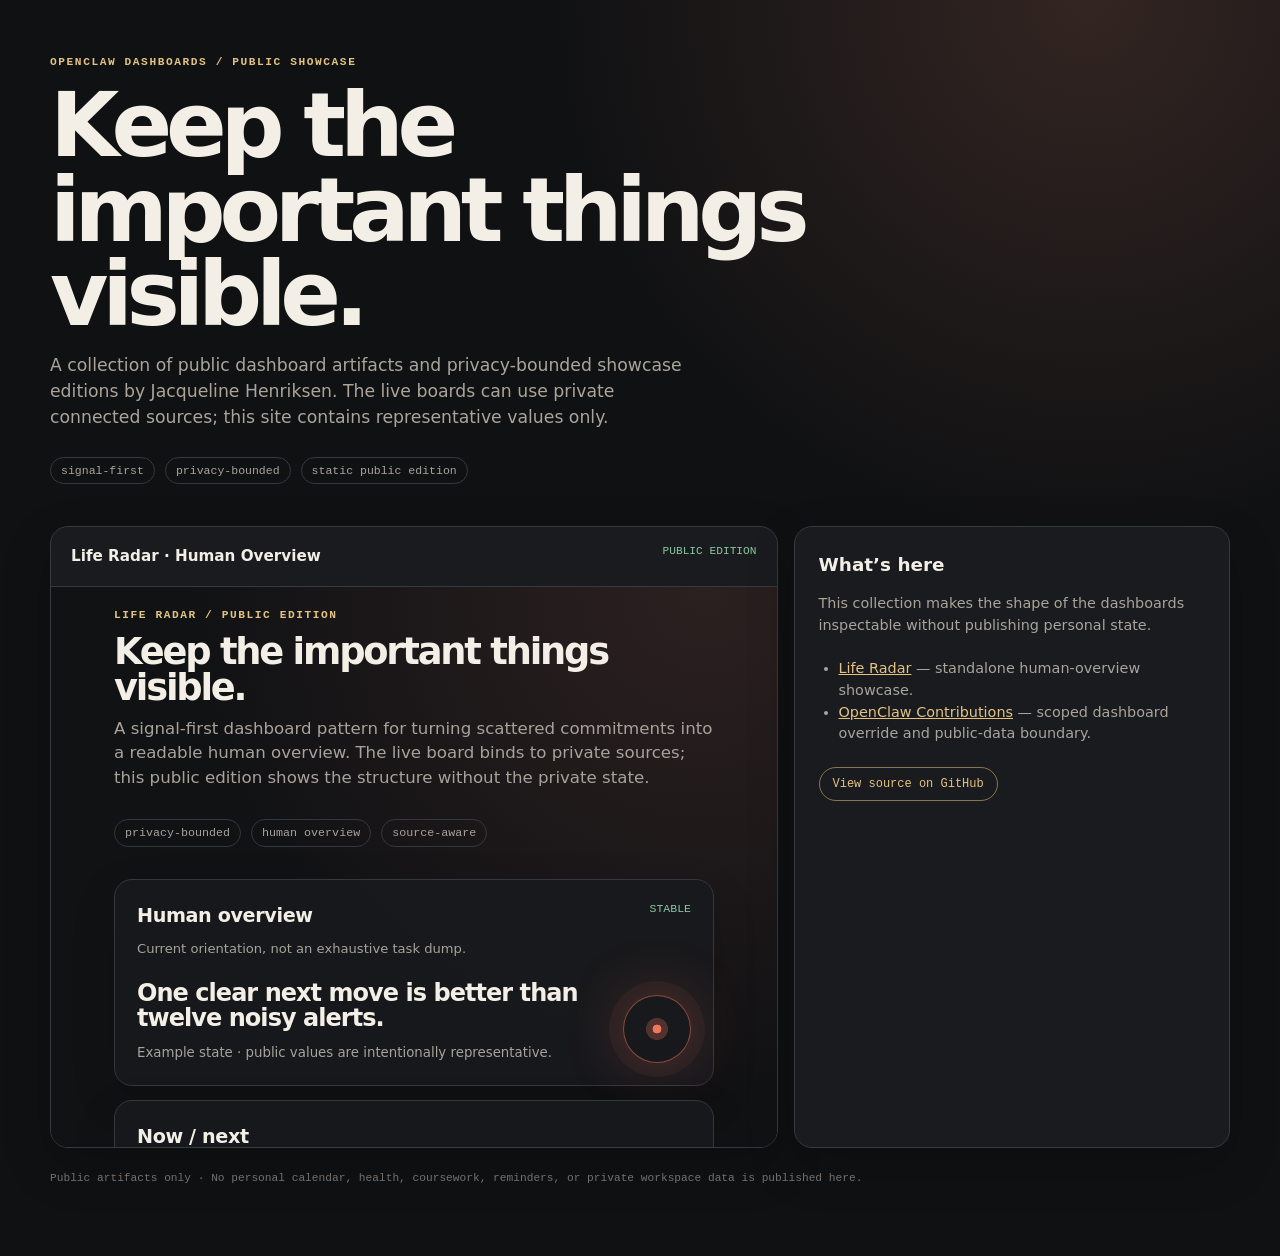
==== index.html @ 4d452e73 "chore: publish dashboard showcase to GitHub Pages" ====
<!doctype html>
<html lang="en">
  <head>
    <meta charset="utf-8" />
    <meta name="viewport" content="width=device-width, initial-scale=1" />
    <meta name="description" content="Public dashboard artifacts and privacy-bounded showcase editions by Jacqueline Henriksen." />
    <title>OpenClaw Dashboards · Public Showcase</title>
    <style>
      :root { color-scheme: dark; --ink:#f3efe6; --muted:#aaa49b; --faint:#74716d; --bg:#101113; --surface:#191b1e; --line:#36393d; --gold:#e3c383; --accent:#ef765f; --sans:ui-sans-serif,system-ui,-apple-system,BlinkMacSystemFont,"Segoe UI",sans-serif; --mono:"SFMono-Regular",Consolas,monospace; }
      * { box-sizing:border-box; }
      body { margin:0; background:radial-gradient(circle at 85% 0,#332522 0,transparent 34rem),var(--bg); color:var(--ink); font-family:var(--sans); line-height:1.5; }
      main { width:min(1180px,calc(100% - 40px)); margin:auto; padding:56px 0 70px; }
      .eyebrow { color:var(--gold); font:700 .7rem/1.2 var(--mono); letter-spacing:.14em; text-transform:uppercase; }
      h1 { max-width:760px; margin:14px 0; font-size:clamp(2.7rem,7vw,6.2rem); letter-spacing:-.07em; line-height:.94; }
      .lede { max-width:650px; color:var(--muted); font-size:1.08rem; }
      .meta { display:flex; flex-wrap:wrap; gap:10px; margin:26px 0 42px; }
      .pill { border:1px solid var(--line); border-radius:999px; color:var(--muted); padding:6px 10px; font: .72rem var(--mono); }
      .showcase { display:grid; grid-template-columns:1.25fr .75fr; gap:16px; align-items:stretch; }
      .preview, .card { border:1px solid var(--line); border-radius:18px; background:var(--surface); box-shadow:0 18px 50px #0003; }
      .preview { overflow:hidden; }
      .preview-head { display:flex; justify-content:space-between; padding:18px 20px; border-bottom:1px solid var(--line); }
      .preview-head strong { font-size:.95rem; }
      .preview-head span { color:#8bc7a1; font: .7rem var(--mono); }
      iframe { display:block; width:100%; height:560px; border:0; background:#111214; }
      .card { padding:24px; }
      .card h2 { margin:0 0 8px; font-size:1.15rem; }
      .card p { color:var(--muted); font-size:.9rem; }
      .card ul { margin:22px 0; padding-left:20px; color:var(--muted); font-size:.9rem; }
      a { color:var(--gold); }
      .button { display:inline-block; border:1px solid #e3c38388; border-radius:999px; padding:9px 13px; text-decoration:none; font: .75rem var(--mono); }
      footer { margin-top:24px; color:var(--faint); font:.7rem var(--mono); }
      @media (max-width:800px) { main { width:min(100% - 24px,620px); padding-top:32px; } .showcase { grid-template-columns:1fr; } iframe { height:620px; } }
    </style>
  </head>
  <body>
    <main>
      <div class="eyebrow">OpenClaw Dashboards / public showcase</div>
      <h1>Keep the important things visible.</h1>
      <p class="lede">A collection of public dashboard artifacts and privacy-bounded showcase editions by Jacqueline Henriksen. The live boards can use private connected sources; this site contains representative values only.</p>
      <div class="meta"><span class="pill">signal-first</span><span class="pill">privacy-bounded</span><span class="pill">static public edition</span></div>
      <section class="showcase" aria-label="Dashboard showcase">
        <div class="preview">
          <div class="preview-head"><strong>Life Radar · Human Overview</strong><span>PUBLIC EDITION</span></div>
          <iframe src="life-radar/" title="Life Radar public dashboard preview"></iframe>
        </div>
        <article class="card">
          <h2>What’s here</h2>
          <p>This collection makes the shape of the dashboards inspectable without publishing personal state.</p>
          <ul>
            <li><a href="life-radar/">Life Radar</a> — standalone human-overview showcase.</li>
            <li><a href="openclaw-contributions/">OpenClaw Contributions</a> — scoped dashboard override and public-data boundary.</li>
          </ul>
          <a class="button" href="https://github.com/jjjhenriksen/openclaw-dashboards">View source on GitHub</a>
        </article>
      </section>
      <footer>Public artifacts only · No personal calendar, health, coursework, reminders, or private workspace data is published here.</footer>
    </main>
  </body>
</html>
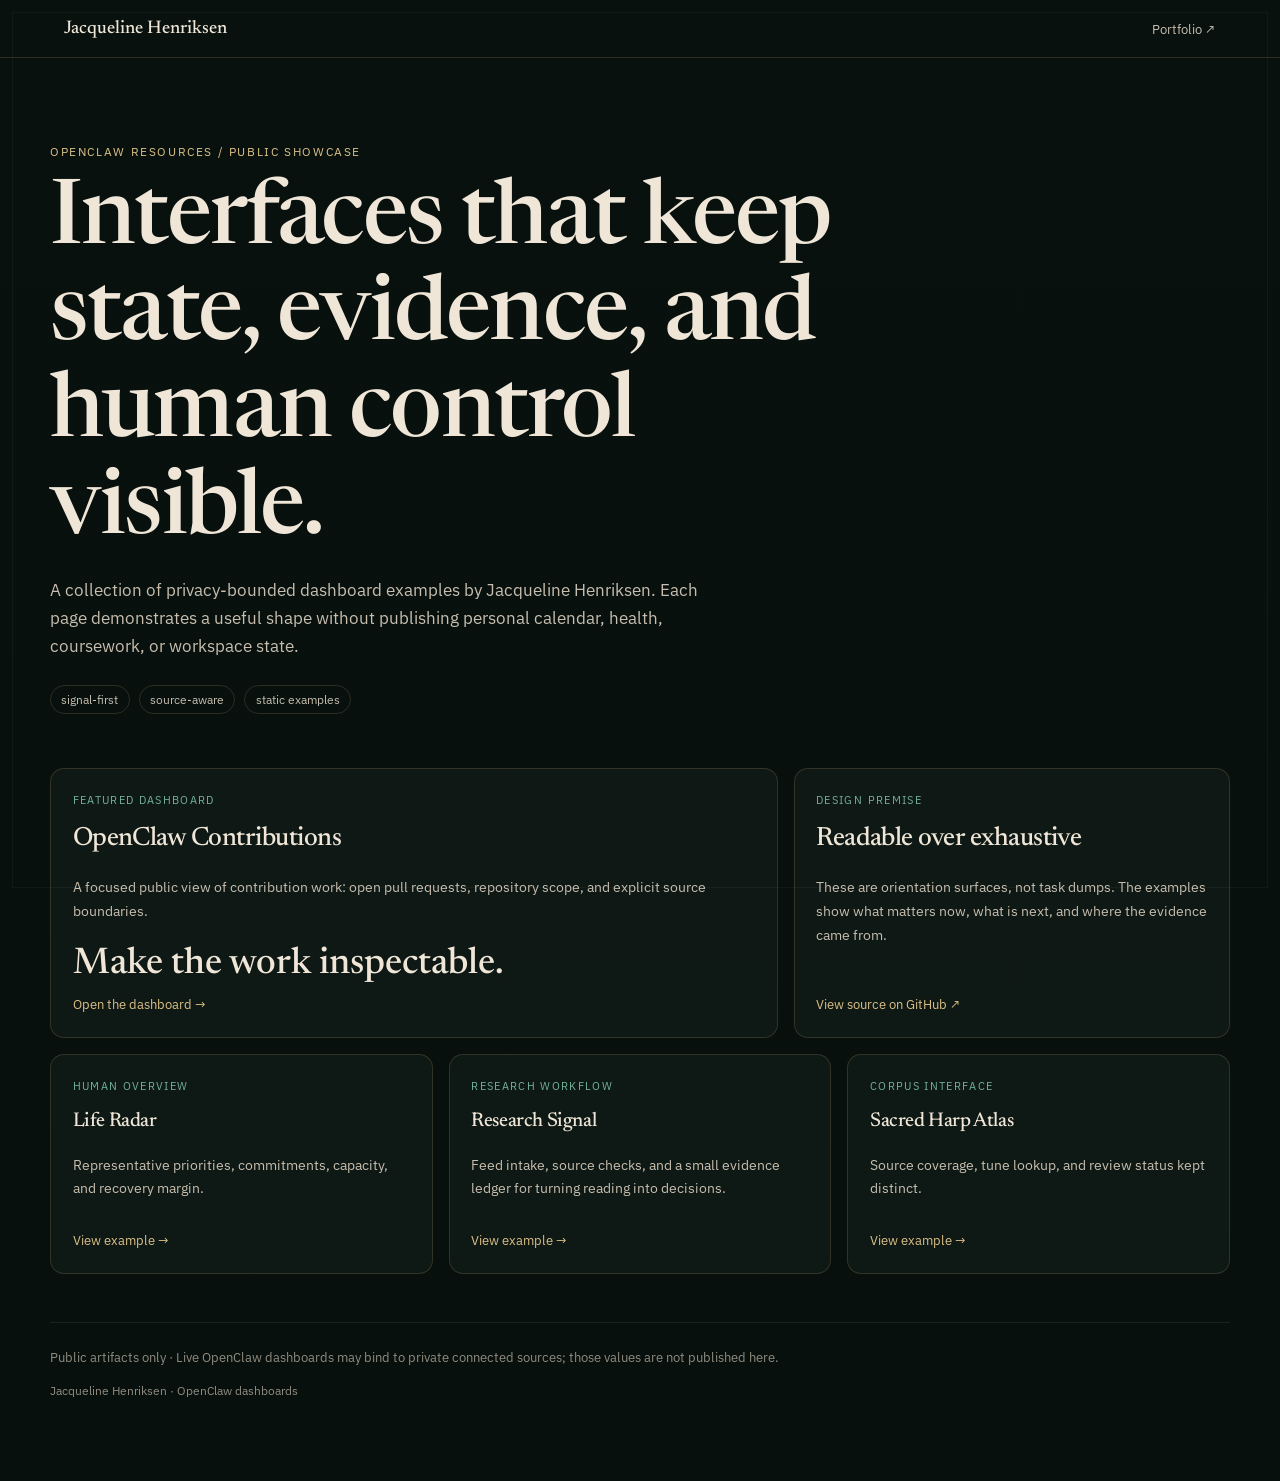
==== commit 96329120: "feat: expand public dashboard showcase" ====
--- a/index.html
+++ b/index.html
@@ -1,59 +1,7 @@
 <!doctype html>
-<html lang="en">
-  <head>
-    <meta charset="utf-8" />
-    <meta name="viewport" content="width=device-width, initial-scale=1" />
-    <meta name="description" content="Public dashboard artifacts and privacy-bounded showcase editions by Jacqueline Henriksen." />
-    <title>OpenClaw Dashboards · Public Showcase</title>
-    <style>
-      :root { color-scheme: dark; --ink:#f3efe6; --muted:#aaa49b; --faint:#74716d; --bg:#101113; --surface:#191b1e; --line:#36393d; --gold:#e3c383; --accent:#ef765f; --sans:ui-sans-serif,system-ui,-apple-system,BlinkMacSystemFont,"Segoe UI",sans-serif; --mono:"SFMono-Regular",Consolas,monospace; }
-      * { box-sizing:border-box; }
-      body { margin:0; background:radial-gradient(circle at 85% 0,#332522 0,transparent 34rem),var(--bg); color:var(--ink); font-family:var(--sans); line-height:1.5; }
-      main { width:min(1180px,calc(100% - 40px)); margin:auto; padding:56px 0 70px; }
-      .eyebrow { color:var(--gold); font:700 .7rem/1.2 var(--mono); letter-spacing:.14em; text-transform:uppercase; }
-      h1 { max-width:760px; margin:14px 0; font-size:clamp(2.7rem,7vw,6.2rem); letter-spacing:-.07em; line-height:.94; }
-      .lede { max-width:650px; color:var(--muted); font-size:1.08rem; }
-      .meta { display:flex; flex-wrap:wrap; gap:10px; margin:26px 0 42px; }
-      .pill { border:1px solid var(--line); border-radius:999px; color:var(--muted); padding:6px 10px; font: .72rem var(--mono); }
-      .showcase { display:grid; grid-template-columns:1.25fr .75fr; gap:16px; align-items:stretch; }
-      .preview, .card { border:1px solid var(--line); border-radius:18px; background:var(--surface); box-shadow:0 18px 50px #0003; }
-      .preview { overflow:hidden; }
-      .preview-head { display:flex; justify-content:space-between; padding:18px 20px; border-bottom:1px solid var(--line); }
-      .preview-head strong { font-size:.95rem; }
-      .preview-head span { color:#8bc7a1; font: .7rem var(--mono); }
-      iframe { display:block; width:100%; height:560px; border:0; background:#111214; }
-      .card { padding:24px; }
-      .card h2 { margin:0 0 8px; font-size:1.15rem; }
-      .card p { color:var(--muted); font-size:.9rem; }
-      .card ul { margin:22px 0; padding-left:20px; color:var(--muted); font-size:.9rem; }
-      a { color:var(--gold); }
-      .button { display:inline-block; border:1px solid #e3c38388; border-radius:999px; padding:9px 13px; text-decoration:none; font: .75rem var(--mono); }
-      footer { margin-top:24px; color:var(--faint); font:.7rem var(--mono); }
-      @media (max-width:800px) { main { width:min(100% - 24px,620px); padding-top:32px; } .showcase { grid-template-columns:1fr; } iframe { height:620px; } }
-    </style>
-  </head>
-  <body>
-    <main>
-      <div class="eyebrow">OpenClaw Dashboards / public showcase</div>
-      <h1>Keep the important things visible.</h1>
-      <p class="lede">A collection of public dashboard artifacts and privacy-bounded showcase editions by Jacqueline Henriksen. The live boards can use private connected sources; this site contains representative values only.</p>
-      <div class="meta"><span class="pill">signal-first</span><span class="pill">privacy-bounded</span><span class="pill">static public edition</span></div>
-      <section class="showcase" aria-label="Dashboard showcase">
-        <div class="preview">
-          <div class="preview-head"><strong>Life Radar · Human Overview</strong><span>PUBLIC EDITION</span></div>
-          <iframe src="life-radar/" title="Life Radar public dashboard preview"></iframe>
-        </div>
-        <article class="card">
-          <h2>What’s here</h2>
-          <p>This collection makes the shape of the dashboards inspectable without publishing personal state.</p>
-          <ul>
-            <li><a href="life-radar/">Life Radar</a> — standalone human-overview showcase.</li>
-            <li><a href="openclaw-contributions/">OpenClaw Contributions</a> — scoped dashboard override and public-data boundary.</li>
-          </ul>
-          <a class="button" href="https://github.com/jjjhenriksen/openclaw-dashboards">View source on GitHub</a>
-        </article>
-      </section>
-      <footer>Public artifacts only · No personal calendar, health, coursework, reminders, or private workspace data is published here.</footer>
-    </main>
-  </body>
-</html>
+<html lang="en"><head><meta charset="utf-8"><meta name="viewport" content="width=device-width,initial-scale=1"><meta name="description" content="Public dashboard artifacts by Jacqueline Henriksen."><title>OpenClaw Dashboards · Jacqueline Henriksen</title><link rel="stylesheet" href="showcase.css"></head>
+<body><nav class="site-nav"><a class="brand" href="./">Jacqueline Henriksen</a><a class="nav-link" href="https://jacquelinehenriksen.com/" target="_blank" rel="noreferrer">Portfolio ↗</a></nav>
+<main><p class="kicker">OpenClaw resources / public showcase</p><h1>Interfaces that keep state, evidence, and human control visible.</h1><p class="lede">A collection of privacy-bounded dashboard examples by Jacqueline Henriksen. Each page demonstrates a useful shape without publishing personal calendar, health, coursework, or workspace state.</p><div class="meta"><span class="pill">signal-first</span><span class="pill">source-aware</span><span class="pill">static examples</span></div>
+<section class="featured"><article class="card"><span class="label">Featured dashboard</span><h2>OpenClaw Contributions</h2><p>A focused public view of contribution work: open pull requests, repository scope, and explicit source boundaries.</p><div class="signal">Make the work inspectable.</div><a class="card-link" href="openclaw-contributions/">Open the dashboard →</a></article><article class="card"><span class="label">Design premise</span><h2>Readable over exhaustive</h2><p>These are orientation surfaces, not task dumps. The examples show what matters now, what is next, and where the evidence came from.</p><a class="card-link" href="https://github.com/jjjhenriksen/openclaw-dashboards">View source on GitHub ↗</a></article></section>
+<section class="grid" aria-label="Dashboard examples"><article class="card"><span class="label">Human overview</span><h3>Life Radar</h3><p>Representative priorities, commitments, capacity, and recovery margin.</p><a class="card-link" href="life-radar/">View example →</a></article><article class="card"><span class="label">Research workflow</span><h3>Research Signal</h3><p>Feed intake, source checks, and a small evidence ledger for turning reading into decisions.</p><a class="card-link" href="research-signal/">View example →</a></article><article class="card"><span class="label">Corpus interface</span><h3>Sacred Harp Atlas</h3><p>Source coverage, tune lookup, and review status kept distinct.</p><a class="card-link" href="sacred-harp-atlas/">View example →</a></article></section>
+<p class="note">Public artifacts only · Live OpenClaw dashboards may bind to private connected sources; those values are not published here.</p><footer>Jacqueline Henriksen · OpenClaw dashboards</footer></main></body></html>
--- a/showcase.css
+++ b/showcase.css
@@ -0,0 +1,14 @@
+@import url('https://fonts.googleapis.com/css2?family=IBM+Plex+Sans:wght@300;400;500;600&family=Newsreader:opsz,wght@6..72,400;6..72,500;6..72,600&display=swap');
+:root { --bg:#07100d; --bg-2:#0c1713; --surface:rgba(16,26,22,.88); --surface-soft:rgba(28,40,34,.58); --border:rgba(227,196,131,.16); --line:rgba(255,245,224,.07); --text:#efe6d8; --text-2:#c7beaf; --text-3:#918c81; --accent:#dcc087; --green:#73b39a; --warm:#e19a77; }
+* { box-sizing:border-box; } html { background:var(--bg); } body { margin:0; min-width:320px; background:linear-gradient(180deg,#08110e,var(--bg)); color:var(--text); font:16px/1.65 'IBM Plex Sans',sans-serif; -webkit-font-smoothing:antialiased; }
+body:before { content:''; position:fixed; inset:.75rem; border:1px solid rgba(255,255,255,.04); pointer-events:none; }
+a { color:inherit; } a:focus-visible { outline:2px solid var(--accent); outline-offset:4px; }
+.site-nav { display:flex; justify-content:space-between; align-items:center; gap:1rem; padding:1.1rem clamp(1.25rem,5vw,4rem); border-bottom:1px solid var(--border); }
+.brand { font:500 1.15rem 'Newsreader',serif; text-decoration:none; } .nav-link { color:var(--text-2); font-size:.84rem; text-decoration:none; }
+main { width:min(1180px,calc(100% - 40px)); margin:auto; padding:4.5rem 0 5rem; }
+.kicker { color:var(--accent); font-size:.72rem; letter-spacing:.14em; text-transform:uppercase; } h1,h2,h3 { font-family:'Newsreader',serif; font-weight:500; line-height:1.08; letter-spacing:-.02em; } h1 { max-width:820px; margin:.8rem 0 1rem; font-size:clamp(2.8rem,7vw,6rem); } h2 { margin:0 0 .45rem; font-size:1.65rem; } h3 { margin:0 0 .35rem; font-size:1.25rem; }
+.lede { max-width:680px; color:var(--text-2); font-size:1.05rem; } .meta { display:flex; flex-wrap:wrap; gap:.55rem; margin:1.5rem 0 3.4rem; } .pill { border:1px solid var(--border); border-radius:999px; padding:.25rem .65rem; color:var(--text-2); font-size:.72rem; }
+.grid { display:grid; grid-template-columns:repeat(3,1fr); gap:1rem; } .card { display:flex; flex-direction:column; min-height:220px; padding:1.35rem; border:1px solid var(--border); border-radius:14px; background:var(--surface); } .card p { color:var(--text-2); font-size:.9rem; } .card .card-link { margin-top:auto; color:var(--accent); font-size:.82rem; text-decoration:none; } .card .label { margin-bottom:1rem; color:var(--green); font-size:.7rem; letter-spacing:.12em; text-transform:uppercase; }
+.featured { display:grid; grid-template-columns:1.25fr .75fr; gap:1rem; margin-bottom:1rem; } .featured .card { min-height:270px; } .signal { margin-top:auto; font:500 clamp(1.4rem,3vw,2.3rem)/1.05 'Newsreader',serif; }
+.note { margin-top:3rem; padding-top:1.5rem; border-top:1px solid var(--line); color:var(--text-3); font-size:.8rem; } footer { color:var(--text-3); font-size:.75rem; }
+@media(max-width:760px) { main{width:min(100% - 24px,620px);padding-top:3rem}.grid,.featured{grid-template-columns:1fr}.site-nav{padding-inline:1rem} }
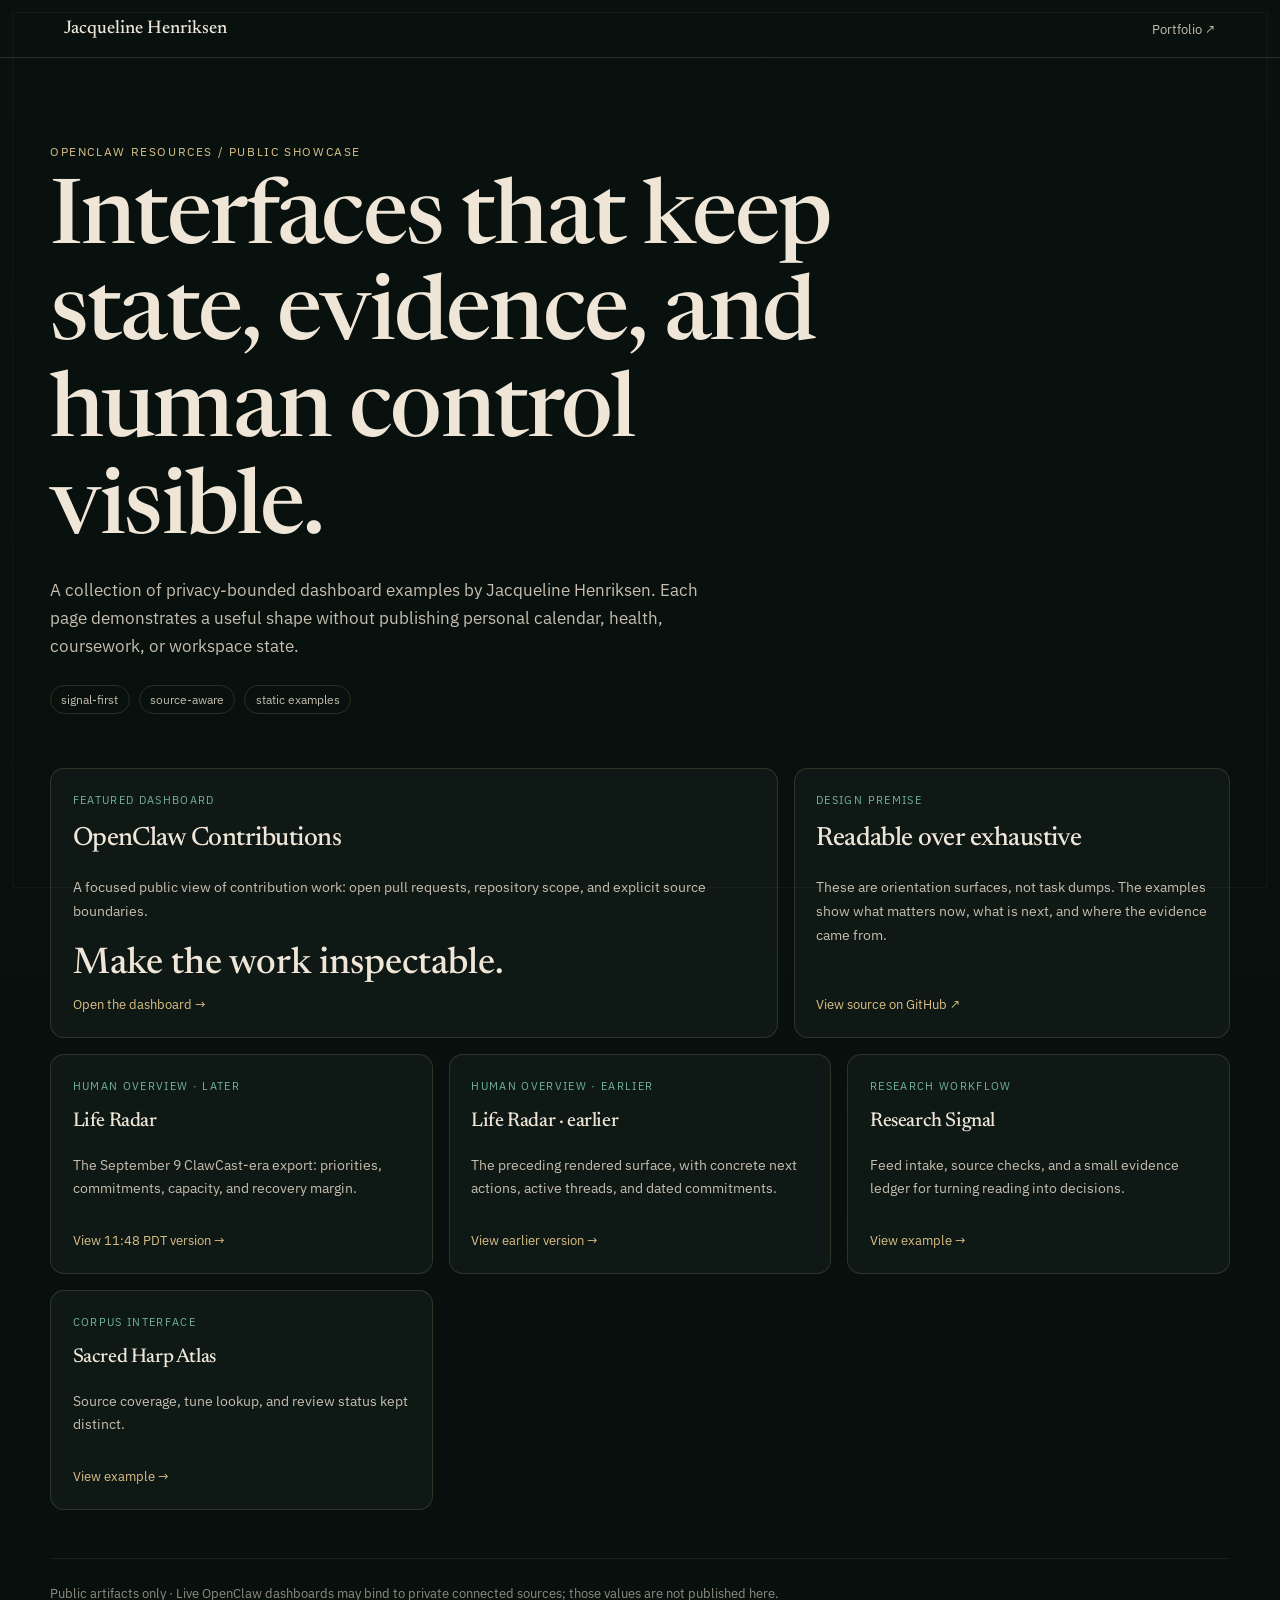
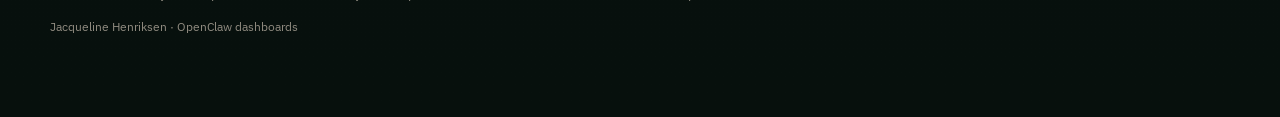
==== commit 9d5b9f84: "feat: publish earlier Life Radar snapshot" ====
--- a/index.html
+++ b/index.html
@@ -3,5 +3,5 @@
 <body><nav class="site-nav"><a class="brand" href="./">Jacqueline Henriksen</a><a class="nav-link" href="https://jacquelinehenriksen.com/" target="_blank" rel="noreferrer">Portfolio ↗</a></nav>
 <main><p class="kicker">OpenClaw resources / public showcase</p><h1>Interfaces that keep state, evidence, and human control visible.</h1><p class="lede">A collection of privacy-bounded dashboard examples by Jacqueline Henriksen. Each page demonstrates a useful shape without publishing personal calendar, health, coursework, or workspace state.</p><div class="meta"><span class="pill">signal-first</span><span class="pill">source-aware</span><span class="pill">static examples</span></div>
 <section class="featured"><article class="card"><span class="label">Featured dashboard</span><h2>OpenClaw Contributions</h2><p>A focused public view of contribution work: open pull requests, repository scope, and explicit source boundaries.</p><div class="signal">Make the work inspectable.</div><a class="card-link" href="openclaw-contributions/">Open the dashboard →</a></article><article class="card"><span class="label">Design premise</span><h2>Readable over exhaustive</h2><p>These are orientation surfaces, not task dumps. The examples show what matters now, what is next, and where the evidence came from.</p><a class="card-link" href="https://github.com/jjjhenriksen/openclaw-dashboards">View source on GitHub ↗</a></article></section>
-<section class="grid" aria-label="Dashboard examples"><article class="card"><span class="label">Human overview</span><h3>Life Radar</h3><p>Representative priorities, commitments, capacity, and recovery margin.</p><a class="card-link" href="life-radar/">View example →</a></article><article class="card"><span class="label">Research workflow</span><h3>Research Signal</h3><p>Feed intake, source checks, and a small evidence ledger for turning reading into decisions.</p><a class="card-link" href="research-signal/">View example →</a></article><article class="card"><span class="label">Corpus interface</span><h3>Sacred Harp Atlas</h3><p>Source coverage, tune lookup, and review status kept distinct.</p><a class="card-link" href="sacred-harp-atlas/">View example →</a></article></section>
+<section class="grid" aria-label="Dashboard examples"><article class="card"><span class="label">Human overview · later</span><h3>Life Radar</h3><p>The September 9 ClawCast-era export: priorities, commitments, capacity, and recovery margin.</p><a class="card-link" href="life-radar/">View 11:48 PDT version →</a></article><article class="card"><span class="label">Human overview · earlier</span><h3>Life Radar · earlier</h3><p>The preceding rendered surface, with concrete next actions, active threads, and dated commitments.</p><a class="card-link" href="life-radar-pre-1148/">View earlier version →</a></article><article class="card"><span class="label">Research workflow</span><h3>Research Signal</h3><p>Feed intake, source checks, and a small evidence ledger for turning reading into decisions.</p><a class="card-link" href="research-signal/">View example →</a></article><article class="card"><span class="label">Corpus interface</span><h3>Sacred Harp Atlas</h3><p>Source coverage, tune lookup, and review status kept distinct.</p><a class="card-link" href="sacred-harp-atlas/">View example →</a></article></section>
 <p class="note">Public artifacts only · Live OpenClaw dashboards may bind to private connected sources; those values are not published here.</p><footer>Jacqueline Henriksen · OpenClaw dashboards</footer></main></body></html>
--- a/showcase.css
+++ b/showcase.css
@@ -12,3 +12,9 @@
 .featured { display:grid; grid-template-columns:1.25fr .75fr; gap:1rem; margin-bottom:1rem; } .featured .card { min-height:270px; } .signal { margin-top:auto; font:500 clamp(1.4rem,3vw,2.3rem)/1.05 'Newsreader',serif; }
 .note { margin-top:3rem; padding-top:1.5rem; border-top:1px solid var(--line); color:var(--text-3); font-size:.8rem; } footer { color:var(--text-3); font-size:.75rem; }
 @media(max-width:760px) { main{width:min(100% - 24px,620px);padding-top:3rem}.grid,.featured{grid-template-columns:1fr}.site-nav{padding-inline:1rem} }
+
+/* OpenClaw Contributions: dense cockpit surface, intentionally unlike the editorial showcase home. */
+.cockpit-body { background:#090a0b; color:#ddd; font:12px/1.35 ui-monospace,SFMono-Regular,Menlo,monospace; }.cockpit-body:before { display:none; }.cockpit-shell { min-height:100vh; display:flex; }.cockpit-rail { width:180px; flex:0 0 180px; background:#0b0c0d; border-right:1px solid #252629; color:#94969a; display:flex; flex-direction:column; }.rail-brand { padding:34px 12px 22px; color:#eee; display:flex; align-items:center; gap:8px; font-size:13px; }.rail-mark{color:#b9b9bb;font-size:15px}.rail-add{margin-left:auto;background:none;border:0;color:#b6b6b8;font-size:18px}.rail-nav{display:flex;flex-direction:column;gap:3px;padding:0 7px}.rail-nav a,.rail-sessions a{color:#96989d;text-decoration:none;padding:5px 7px;border-radius:5px;white-space:nowrap;overflow:hidden;text-overflow:ellipsis}.rail-nav a span,.rail-sessions a span{margin-left:7px}.rail-nav a.selected{background:#38171d;color:#eee;border-left:2px solid #f04d5c;padding-left:5px}.rail-section{padding:25px 11px 7px;font-size:9px;letter-spacing:.16em;color:#8a8c91;display:flex;justify-content:space-between}.rail-section-open{padding-top:14px}.rail-count{font-size:10px;letter-spacing:0}.rail-sessions{padding:0 7px;overflow:hidden;flex:1}.rail-sessions a{font-size:10px;padding-block:4px}.rail-sessions a:first-child{color:#d3d4d6}.rail-user{border-top:1px solid #27282a;padding:10px 10px;display:flex;align-items:center;gap:7px;color:#e3e3e4;font-size:11px}.avatar{width:21px;height:21px;background:#d3d5d8;color:#202124;border-radius:50%;display:grid;place-items:center;font-weight:700}.rail-user-icons{margin-left:auto;color:#85878a}
+.cockpit-main{min-width:0;flex:1;background:#0c0d0e}.cockpit-topbar{height:41px;border-bottom:1px solid #252629;padding:0 12px;display:flex;align-items:center;justify-content:space-between;color:#74767b;font-size:10px}.cockpit-topbar b{color:#ceced0;font-weight:500}.topbar-icons{color:#7e8084;font-size:12px}.cockpit-content{max-width:1015px;margin:auto;padding:21px 59px 34px}.cockpit-heading-row{display:flex;align-items:flex-start;justify-content:space-between;gap:24px;border-bottom:1px solid #292a2c;padding-bottom:19px}.cockpit-heading{display:flex;gap:14px;align-items:center}.bird-icon{width:42px;height:42px;background:#e64755;border-radius:45% 45% 50% 50%;display:grid;place-items:center;font-size:25px;filter:saturate(.8)}.cockpit-kicker{color:#e25b64;font-size:8px;letter-spacing:.14em;margin:0 0 4px}.cockpit-heading h1{font:600 25px/1.1 ui-sans-serif,system-ui,sans-serif;letter-spacing:-.04em;margin:0;color:#f1f1f2}.cockpit-lede{font:10px/1.4 ui-sans-serif,system-ui,sans-serif;color:#97999d;margin:4px 0 0}.cockpit-actions{display:flex;align-items:center;gap:6px;white-space:nowrap}.dashboard-chip{border:1px solid #35363a;border-radius:5px;padding:7px 9px;color:#c3c4c7;font-size:9px}.dashboard-chip small{border:1px solid #4d4e52;border-radius:2px;margin-left:6px;padding:1px 3px;color:#929498}.dashboard-chip b{background:#12321f;color:#6bd08c;border-radius:3px;padding:2px 4px;margin-left:4px;font-size:8px}.btn-primary,.btn-secondary{border:0;border-radius:5px;padding:8px 10px;font:600 9px ui-sans-serif,system-ui,sans-serif;color:#f5f5f5}.btn-primary{background:#df4650}.btn-secondary{background:#1c1d20;color:#bfc0c3}.cockpit-updated{font-size:9px;color:#83858a;margin:9px 0 14px}.metric-grid{display:grid;grid-template-columns:repeat(6,1fr);gap:6px}.metric{background:#17181b;border:1px solid #292a2d;border-radius:7px;padding:10px 9px;min-height:65px}.metric span,.metric small{display:block;color:#a5a6aa;font-size:9px}.metric strong{display:block;color:#e5e5e7;font:600 19px ui-sans-serif,system-ui,sans-serif;margin:4px 0 1px}.metric small{font-size:8px;color:#777a7e}.metric-hot strong{color:#fa5967}.quality-grid{display:grid;grid-template-columns:1fr 1.35fr .9fr;gap:5px;margin:6px 0}.quality{background:#17181a;border:1px solid #292a2c;border-radius:4px;padding:7px 9px}.quality-ok{border-left:2px solid #45d66a}.quality b,.quality span{display:block;font-size:9px;color:#d3d4d6}.quality span{font-size:8px;color:#777a7e;margin-top:2px}.dashboard-panels{display:grid;grid-template-columns:1fr 1fr;gap:6px}.panel{background:#151618;border:1px solid #292a2d;border-radius:8px}.panel-head{padding:10px 10px 9px;display:flex;justify-content:space-between;gap:10px;align-items:baseline}.panel-head h2{font:600 12px ui-sans-serif,system-ui,sans-serif;color:#eee;margin:0}.panel-head span{font-size:8px;color:#85878b}.empty-state{height:92px;display:grid;place-items:center;color:#8a8b8f;font:10px ui-sans-serif,system-ui,sans-serif;border-top:1px solid #27282a}.change-item{display:flex;gap:7px;border-top:1px solid #27282a;margin:0 10px;padding:10px 0}.change-item i,.pr-row i{width:5px;height:5px;flex:0 0 5px;background:#ee4c5d;border-radius:50%;margin-top:4px}.change-item b,.change-item small{display:block;font-size:9px;color:#dedee0}.change-item small{font-size:8px;color:#77797e;margin-top:3px}.prs-panel{margin-top:6px;padding-bottom:11px}.prs-panel .panel-head{border-bottom:1px solid #292a2d;align-items:flex-start}.pr-columns{display:grid;grid-template-columns:1.35fr 1fr;gap:17px;padding:0 10px}.pr-columns label{display:block;color:#777a7e;font-size:8px;margin:7px 0}.pr-row,.repo-row{display:flex;align-items:flex-start;gap:7px;border-top:1px solid #232426;padding:9px 4px}.pr-row div{flex:1;min-width:0}.pr-row b,.repo-row b{display:block;color:#d9dade;font-size:9px;font-weight:500;white-space:nowrap;overflow:hidden;text-overflow:ellipsis}.pr-row small{display:block;color:#777a7e;font-size:8px;margin-top:3px}.pr-row>strong{font-size:9px;color:#c3c4c7;font-weight:500}.repo-row{justify-content:space-between;border:1px solid #242528;border-radius:4px;margin-bottom:5px;padding:7px}.repo-row span{color:#85878c;font-size:8px}.cockpit-disclaimer{color:#66686d;font-size:8px;text-align:right;margin:12px 0 0}
+@media(max-width:900px){.cockpit-content{padding-inline:24px}.cockpit-heading-row{display:block}.cockpit-actions{margin-top:15px;flex-wrap:wrap}.metric-grid{grid-template-columns:repeat(3,1fr)}}
+@media(max-width:620px){.cockpit-rail{width:48px;flex-basis:48px}.rail-brand strong,.rail-add,.rail-nav a span,.rail-section span:first-child,.rail-count,.rail-sessions,.rail-user strong,.rail-user-icons,.rail-section-open span:last-child{display:none}.rail-brand{justify-content:center;padding-inline:0}.rail-nav a{font-size:0;text-align:center}.rail-nav a:first-letter{font-size:13px}.rail-user{justify-content:center;padding-inline:0}.cockpit-content{padding:16px 12px}.metric-grid{grid-template-columns:repeat(2,1fr)}.quality-grid,.dashboard-panels,.pr-columns{grid-template-columns:1fr}.cockpit-heading h1{font-size:20px}.dashboard-chip{width:100%}}
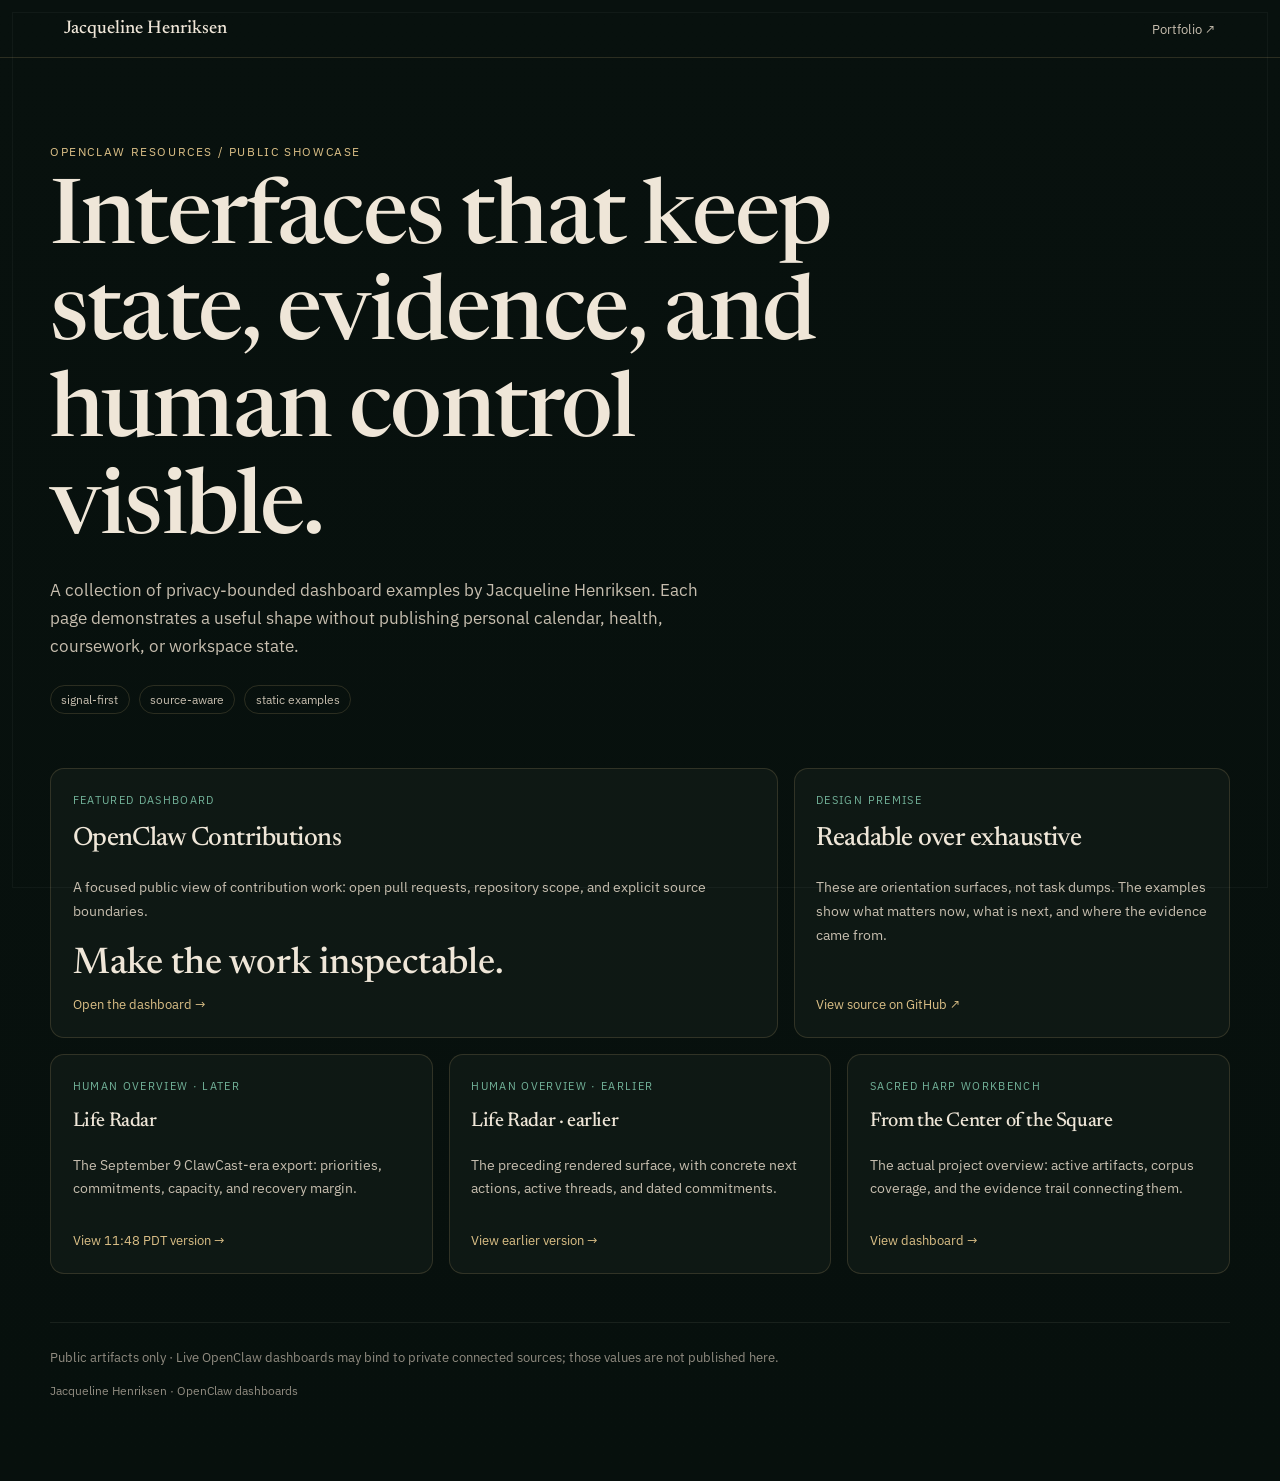
==== commit 5a7ecdbe: "feat: publish From the Center of the Square dashboard" ====
--- a/index.html
+++ b/index.html
@@ -3,5 +3,5 @@
 <body><nav class="site-nav"><a class="brand" href="./">Jacqueline Henriksen</a><a class="nav-link" href="https://jacquelinehenriksen.com/" target="_blank" rel="noreferrer">Portfolio ↗</a></nav>
 <main><p class="kicker">OpenClaw resources / public showcase</p><h1>Interfaces that keep state, evidence, and human control visible.</h1><p class="lede">A collection of privacy-bounded dashboard examples by Jacqueline Henriksen. Each page demonstrates a useful shape without publishing personal calendar, health, coursework, or workspace state.</p><div class="meta"><span class="pill">signal-first</span><span class="pill">source-aware</span><span class="pill">static examples</span></div>
 <section class="featured"><article class="card"><span class="label">Featured dashboard</span><h2>OpenClaw Contributions</h2><p>A focused public view of contribution work: open pull requests, repository scope, and explicit source boundaries.</p><div class="signal">Make the work inspectable.</div><a class="card-link" href="openclaw-contributions/">Open the dashboard →</a></article><article class="card"><span class="label">Design premise</span><h2>Readable over exhaustive</h2><p>These are orientation surfaces, not task dumps. The examples show what matters now, what is next, and where the evidence came from.</p><a class="card-link" href="https://github.com/jjjhenriksen/openclaw-dashboards">View source on GitHub ↗</a></article></section>
-<section class="grid" aria-label="Dashboard examples"><article class="card"><span class="label">Human overview · later</span><h3>Life Radar</h3><p>The September 9 ClawCast-era export: priorities, commitments, capacity, and recovery margin.</p><a class="card-link" href="life-radar/">View 11:48 PDT version →</a></article><article class="card"><span class="label">Human overview · earlier</span><h3>Life Radar · earlier</h3><p>The preceding rendered surface, with concrete next actions, active threads, and dated commitments.</p><a class="card-link" href="life-radar-pre-1148/">View earlier version →</a></article><article class="card"><span class="label">Research workflow</span><h3>Research Signal</h3><p>Feed intake, source checks, and a small evidence ledger for turning reading into decisions.</p><a class="card-link" href="research-signal/">View example →</a></article><article class="card"><span class="label">Corpus interface</span><h3>Sacred Harp Atlas</h3><p>Source coverage, tune lookup, and review status kept distinct.</p><a class="card-link" href="sacred-harp-atlas/">View example →</a></article></section>
+<section class="grid" aria-label="Dashboard examples"><article class="card"><span class="label">Human overview · later</span><h3>Life Radar</h3><p>The September 9 ClawCast-era export: priorities, commitments, capacity, and recovery margin.</p><a class="card-link" href="life-radar/">View 11:48 PDT version →</a></article><article class="card"><span class="label">Human overview · earlier</span><h3>Life Radar · earlier</h3><p>The preceding rendered surface, with concrete next actions, active threads, and dated commitments.</p><a class="card-link" href="life-radar-pre-1148/">View earlier version →</a></article><article class="card"><span class="label">Sacred Harp workbench</span><h3>From the Center of the Square</h3><p>The actual project overview: active artifacts, corpus coverage, and the evidence trail connecting them.</p><a class="card-link" href="from-the-center-of-the-square/">View dashboard →</a></article></section>
 <p class="note">Public artifacts only · Live OpenClaw dashboards may bind to private connected sources; those values are not published here.</p><footer>Jacqueline Henriksen · OpenClaw dashboards</footer></main></body></html>
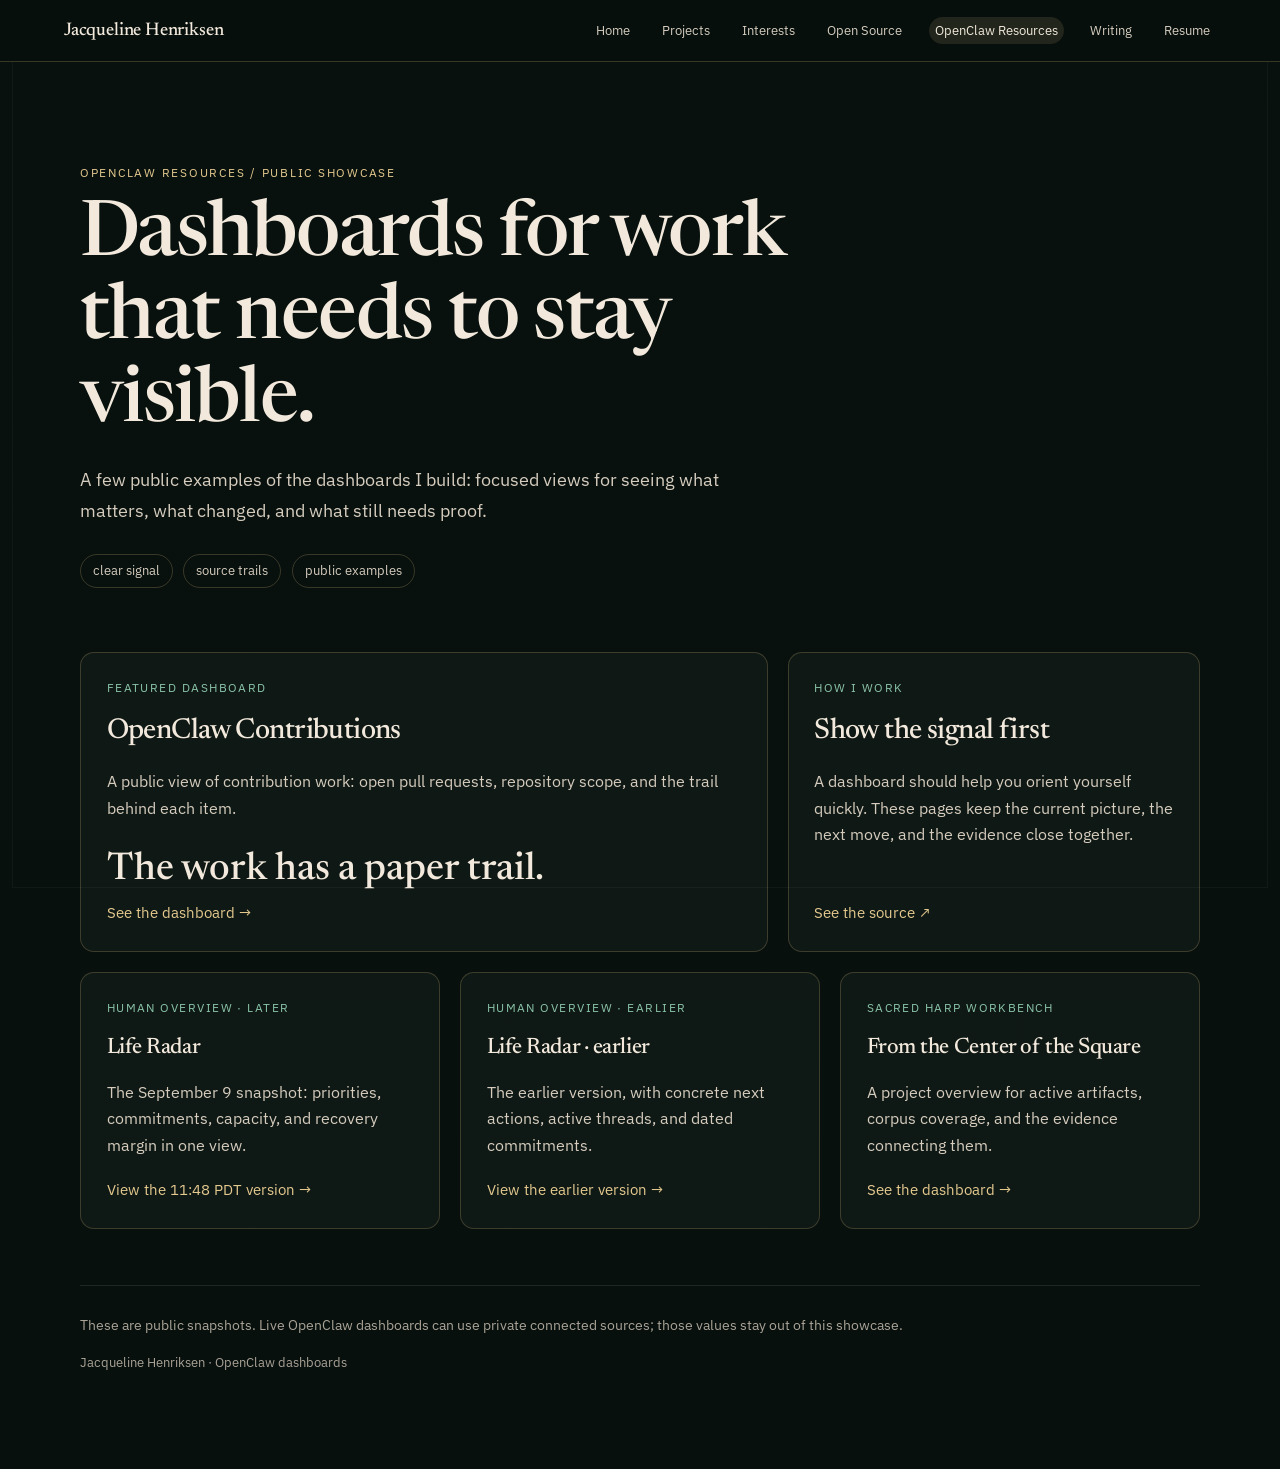
==== commit 092e53da: "Align showcase rail and clarify copy" ====
--- a/index.html
+++ b/index.html
@@ -1,7 +1,7 @@
 <!doctype html>
 <html lang="en"><head><meta charset="utf-8"><meta name="viewport" content="width=device-width,initial-scale=1"><meta name="description" content="Public dashboard artifacts by Jacqueline Henriksen."><title>OpenClaw Dashboards · Jacqueline Henriksen</title><link rel="stylesheet" href="showcase.css"></head>
-<body><nav class="site-nav"><a class="brand" href="./">Jacqueline Henriksen</a><a class="nav-link" href="https://jacquelinehenriksen.com/" target="_blank" rel="noreferrer">Portfolio ↗</a></nav>
-<main><p class="kicker">OpenClaw resources / public showcase</p><h1>Interfaces that keep state, evidence, and human control visible.</h1><p class="lede">A collection of privacy-bounded dashboard examples by Jacqueline Henriksen. Each page demonstrates a useful shape without publishing personal calendar, health, coursework, or workspace state.</p><div class="meta"><span class="pill">signal-first</span><span class="pill">source-aware</span><span class="pill">static examples</span></div>
-<section class="featured"><article class="card"><span class="label">Featured dashboard</span><h2>OpenClaw Contributions</h2><p>A focused public view of contribution work: open pull requests, repository scope, and explicit source boundaries.</p><div class="signal">Make the work inspectable.</div><a class="card-link" href="openclaw-contributions/">Open the dashboard →</a></article><article class="card"><span class="label">Design premise</span><h2>Readable over exhaustive</h2><p>These are orientation surfaces, not task dumps. The examples show what matters now, what is next, and where the evidence came from.</p><a class="card-link" href="https://github.com/jjjhenriksen/openclaw-dashboards">View source on GitHub ↗</a></article></section>
-<section class="grid" aria-label="Dashboard examples"><article class="card"><span class="label">Human overview · later</span><h3>Life Radar</h3><p>The September 9 ClawCast-era export: priorities, commitments, capacity, and recovery margin.</p><a class="card-link" href="life-radar/">View 11:48 PDT version →</a></article><article class="card"><span class="label">Human overview · earlier</span><h3>Life Radar · earlier</h3><p>The preceding rendered surface, with concrete next actions, active threads, and dated commitments.</p><a class="card-link" href="life-radar-pre-1148/">View earlier version →</a></article><article class="card"><span class="label">Sacred Harp workbench</span><h3>From the Center of the Square</h3><p>The actual project overview: active artifacts, corpus coverage, and the evidence trail connecting them.</p><a class="card-link" href="from-the-center-of-the-square/">View dashboard →</a></article></section>
-<p class="note">Public artifacts only · Live OpenClaw dashboards may bind to private connected sources; those values are not published here.</p><footer>Jacqueline Henriksen · OpenClaw dashboards</footer></main></body></html>
+<body><nav id="main-nav" class="site-nav"><a class="nav-logo" href="https://jacquelinehenriksen.com/#hero">Jacqueline Henriksen</a><ul class="nav-links"><li><a href="https://jacquelinehenriksen.com/index.html">Home</a></li><li><a href="https://jacquelinehenriksen.com/#projects">Projects</a></li><li><a href="https://jacquelinehenriksen.com/#interests">Interests</a></li><li><a href="https://jacquelinehenriksen.com/#open-source">Open Source</a></li><li><a href="https://jacquelinehenriksen.com/openclaw-resources/index.html" aria-current="page">OpenClaw Resources</a></li><li><a href="https://jacquelinehenriksen.com/#writing">Writing</a></li><li><a href="https://jacquelinehenriksen.com/resume/index.html">Resume</a></li></ul></nav>
+<main><p class="kicker">OpenClaw resources / public showcase</p><h1>Dashboards for work that needs to stay visible.</h1><p class="lede">A few public examples of the dashboards I build: focused views for seeing what matters, what changed, and what still needs proof.</p><div class="meta"><span class="pill">clear signal</span><span class="pill">source trails</span><span class="pill">public examples</span></div>
+<section class="featured"><article class="card"><span class="label">Featured dashboard</span><h2>OpenClaw Contributions</h2><p>A public view of contribution work: open pull requests, repository scope, and the trail behind each item.</p><div class="signal">The work has a paper trail.</div><a class="card-link" href="openclaw-contributions/">See the dashboard →</a></article><article class="card"><span class="label">How I work</span><h2>Show the signal first</h2><p>A dashboard should help you orient yourself quickly. These pages keep the current picture, the next move, and the evidence close together.</p><a class="card-link" href="https://github.com/jjjhenriksen/openclaw-dashboards">See the source ↗</a></article></section>
+<section class="grid" aria-label="Dashboard examples"><article class="card"><span class="label">Human overview · later</span><h3>Life Radar</h3><p>The September 9 snapshot: priorities, commitments, capacity, and recovery margin in one view.</p><a class="card-link" href="life-radar/">View the 11:48 PDT version →</a></article><article class="card"><span class="label">Human overview · earlier</span><h3>Life Radar · earlier</h3><p>The earlier version, with concrete next actions, active threads, and dated commitments.</p><a class="card-link" href="life-radar-pre-1148/">View the earlier version →</a></article><article class="card"><span class="label">Sacred Harp workbench</span><h3>From the Center of the Square</h3><p>A project overview for active artifacts, corpus coverage, and the evidence connecting them.</p><a class="card-link" href="from-the-center-of-the-square/">See the dashboard →</a></article></section>
+<p class="note">These are public snapshots. Live OpenClaw dashboards can use private connected sources; those values stay out of this showcase.</p><footer>Jacqueline Henriksen · OpenClaw dashboards</footer></main></body></html>
--- a/showcase.css
+++ b/showcase.css
@@ -1,17 +1,18 @@
 @import url('https://fonts.googleapis.com/css2?family=IBM+Plex+Sans:wght@300;400;500;600&family=Newsreader:opsz,wght@6..72,400;6..72,500;6..72,600&display=swap');
-:root { --bg:#07100d; --bg-2:#0c1713; --surface:rgba(16,26,22,.88); --surface-soft:rgba(28,40,34,.58); --border:rgba(227,196,131,.16); --line:rgba(255,245,224,.07); --text:#efe6d8; --text-2:#c7beaf; --text-3:#918c81; --accent:#dcc087; --green:#73b39a; --warm:#e19a77; }
-* { box-sizing:border-box; } html { background:var(--bg); } body { margin:0; min-width:320px; background:linear-gradient(180deg,#08110e,var(--bg)); color:var(--text); font:16px/1.65 'IBM Plex Sans',sans-serif; -webkit-font-smoothing:antialiased; }
+:root { --bg:#07100d; --bg-2:#0c1713; --surface:rgba(16,26,22,.88); --surface-soft:rgba(28,40,34,.58); --border:rgba(227,196,131,.22); --line:rgba(255,245,224,.10); --text:#f2e9dc; --text-2:#d5ccbe; --text-3:#aaa397; --accent:#e4c98f; --green:#8bc4aa; --warm:#e19a77; }
+* { box-sizing:border-box; } html { background:var(--bg); } body { margin:0; min-width:320px; background:linear-gradient(180deg,#08110e,var(--bg)); color:var(--text); font:17px/1.7 'IBM Plex Sans',sans-serif; -webkit-font-smoothing:antialiased; }
 body:before { content:''; position:fixed; inset:.75rem; border:1px solid rgba(255,255,255,.04); pointer-events:none; }
 a { color:inherit; } a:focus-visible { outline:2px solid var(--accent); outline-offset:4px; }
-.site-nav { display:flex; justify-content:space-between; align-items:center; gap:1rem; padding:1.1rem clamp(1.25rem,5vw,4rem); border-bottom:1px solid var(--border); }
-.brand { font:500 1.15rem 'Newsreader',serif; text-decoration:none; } .nav-link { color:var(--text-2); font-size:.84rem; text-decoration:none; }
-main { width:min(1180px,calc(100% - 40px)); margin:auto; padding:4.5rem 0 5rem; }
-.kicker { color:var(--accent); font-size:.72rem; letter-spacing:.14em; text-transform:uppercase; } h1,h2,h3 { font-family:'Newsreader',serif; font-weight:500; line-height:1.08; letter-spacing:-.02em; } h1 { max-width:820px; margin:.8rem 0 1rem; font-size:clamp(2.8rem,7vw,6rem); } h2 { margin:0 0 .45rem; font-size:1.65rem; } h3 { margin:0 0 .35rem; font-size:1.25rem; }
-.lede { max-width:680px; color:var(--text-2); font-size:1.05rem; } .meta { display:flex; flex-wrap:wrap; gap:.55rem; margin:1.5rem 0 3.4rem; } .pill { border:1px solid var(--border); border-radius:999px; padding:.25rem .65rem; color:var(--text-2); font-size:.72rem; }
-.grid { display:grid; grid-template-columns:repeat(3,1fr); gap:1rem; } .card { display:flex; flex-direction:column; min-height:220px; padding:1.35rem; border:1px solid var(--border); border-radius:14px; background:var(--surface); } .card p { color:var(--text-2); font-size:.9rem; } .card .card-link { margin-top:auto; color:var(--accent); font-size:.82rem; text-decoration:none; } .card .label { margin-bottom:1rem; color:var(--green); font-size:.7rem; letter-spacing:.12em; text-transform:uppercase; }
-.featured { display:grid; grid-template-columns:1.25fr .75fr; gap:1rem; margin-bottom:1rem; } .featured .card { min-height:270px; } .signal { margin-top:auto; font:500 clamp(1.4rem,3vw,2.3rem)/1.05 'Newsreader',serif; }
-.note { margin-top:3rem; padding-top:1.5rem; border-top:1px solid var(--line); color:var(--text-3); font-size:.8rem; } footer { color:var(--text-3); font-size:.75rem; }
-@media(max-width:760px) { main{width:min(100% - 24px,620px);padding-top:3rem}.grid,.featured{grid-template-columns:1fr}.site-nav{padding-inline:1rem} }
+.site-nav { position:fixed; z-index:20; top:0; left:0; right:0; height:62px; display:flex; justify-content:space-between; align-items:center; gap:1rem; padding:0 clamp(1.5rem,5vw,4rem); background:rgba(7,16,13,.98); border-bottom:1px solid var(--border); }
+.site-nav .nav-logo { font:500 1.15rem 'Newsreader',serif; color:var(--text); text-decoration:none; letter-spacing:-.01em; white-space:nowrap; } .site-nav .nav-links { display:flex; align-items:center; gap:1.25rem; margin:0; padding:0; list-style:none; } .site-nav .nav-links a { display:block; padding:.16rem .38rem; border-radius:999px; color:var(--text-2); font-size:.825rem; text-decoration:none; } .site-nav .nav-links a:hover,.site-nav .nav-links a[aria-current="page"] { color:var(--text); background:rgba(227,196,131,.12); }
+main { width:min(1120px,calc(100% - 40px)); margin:auto; padding:calc(5.5rem + 62px) 0 6rem; }
+.kicker { color:var(--accent); font-size:.78rem; letter-spacing:.14em; text-transform:uppercase; } h1,h2,h3 { font-family:'Newsreader',serif; font-weight:500; line-height:1.08; letter-spacing:-.02em; } h1 { max-width:760px; margin:.8rem 0 1.25rem; font-size:clamp(2.8rem,6vw,5.4rem); } h2 { margin:0 0 .6rem; font-size:1.8rem; } h3 { margin:0 0 .45rem; font-size:1.4rem; }
+.lede { max-width:62ch; color:var(--text-2); font-size:1.12rem; line-height:1.7; } .meta { display:flex; flex-wrap:wrap; gap:.65rem; margin:1.75rem 0 4rem; } .pill { border:1px solid var(--border); border-radius:999px; padding:.3rem .75rem; color:var(--text-2); font-size:.8rem; }
+.grid { display:grid; grid-template-columns:repeat(3,1fr); gap:1.25rem; } .card { display:flex; flex-direction:column; min-height:240px; padding:1.6rem; border:1px solid var(--border); border-radius:14px; background:var(--surface); } .card p { color:var(--text-2); font-size:1rem; line-height:1.65; margin:.7rem 0 1.2rem; } .card .card-link { margin-top:auto; color:var(--accent); font-size:.92rem; text-decoration:none; } .card .label { margin-bottom:1.1rem; color:var(--green); font-size:.76rem; letter-spacing:.12em; text-transform:uppercase; }
+.featured { display:grid; grid-template-columns:1.25fr .75fr; gap:1.25rem; margin-bottom:1.25rem; } .featured .card { min-height:300px; } .signal { margin-top:auto; font:500 clamp(1.5rem,3vw,2.4rem)/1.05 'Newsreader',serif; }
+.note { margin-top:3.5rem; padding-top:1.7rem; border-top:1px solid var(--line); color:var(--text-3); font-size:.9rem; line-height:1.6; } footer { color:var(--text-3); font-size:.84rem; }
+@media(max-width:1000px) { .site-nav .nav-links{gap:.45rem} .site-nav .nav-links a{font-size:.76rem} }
+@media(max-width:760px) { main{width:min(100% - 24px,620px);padding-top:calc(3.5rem + 104px)}.grid,.featured{grid-template-columns:1fr}.site-nav{height:auto;min-height:104px;align-items:flex-start;flex-wrap:wrap;padding:.7rem 1rem .65rem;gap:.55rem 1rem}.site-nav .nav-logo{line-height:1.25}.site-nav .nav-links{flex:1 1 100%;width:100%;flex-wrap:wrap;gap:.38rem .55rem;overflow:visible}.site-nav .nav-links a{padding:.22rem .42rem;font-size:.82rem;white-space:nowrap}.featured .card,.card{min-height:0} }
 
 /* OpenClaw Contributions: dense cockpit surface, intentionally unlike the editorial showcase home. */
 .cockpit-body { background:#090a0b; color:#ddd; font:12px/1.35 ui-monospace,SFMono-Regular,Menlo,monospace; }.cockpit-body:before { display:none; }.cockpit-shell { min-height:100vh; display:flex; }.cockpit-rail { width:180px; flex:0 0 180px; background:#0b0c0d; border-right:1px solid #252629; color:#94969a; display:flex; flex-direction:column; }.rail-brand { padding:34px 12px 22px; color:#eee; display:flex; align-items:center; gap:8px; font-size:13px; }.rail-mark{color:#b9b9bb;font-size:15px}.rail-add{margin-left:auto;background:none;border:0;color:#b6b6b8;font-size:18px}.rail-nav{display:flex;flex-direction:column;gap:3px;padding:0 7px}.rail-nav a,.rail-sessions a{color:#96989d;text-decoration:none;padding:5px 7px;border-radius:5px;white-space:nowrap;overflow:hidden;text-overflow:ellipsis}.rail-nav a span,.rail-sessions a span{margin-left:7px}.rail-nav a.selected{background:#38171d;color:#eee;border-left:2px solid #f04d5c;padding-left:5px}.rail-section{padding:25px 11px 7px;font-size:9px;letter-spacing:.16em;color:#8a8c91;display:flex;justify-content:space-between}.rail-section-open{padding-top:14px}.rail-count{font-size:10px;letter-spacing:0}.rail-sessions{padding:0 7px;overflow:hidden;flex:1}.rail-sessions a{font-size:10px;padding-block:4px}.rail-sessions a:first-child{color:#d3d4d6}.rail-user{border-top:1px solid #27282a;padding:10px 10px;display:flex;align-items:center;gap:7px;color:#e3e3e4;font-size:11px}.avatar{width:21px;height:21px;background:#d3d5d8;color:#202124;border-radius:50%;display:grid;place-items:center;font-weight:700}.rail-user-icons{margin-left:auto;color:#85878a}
